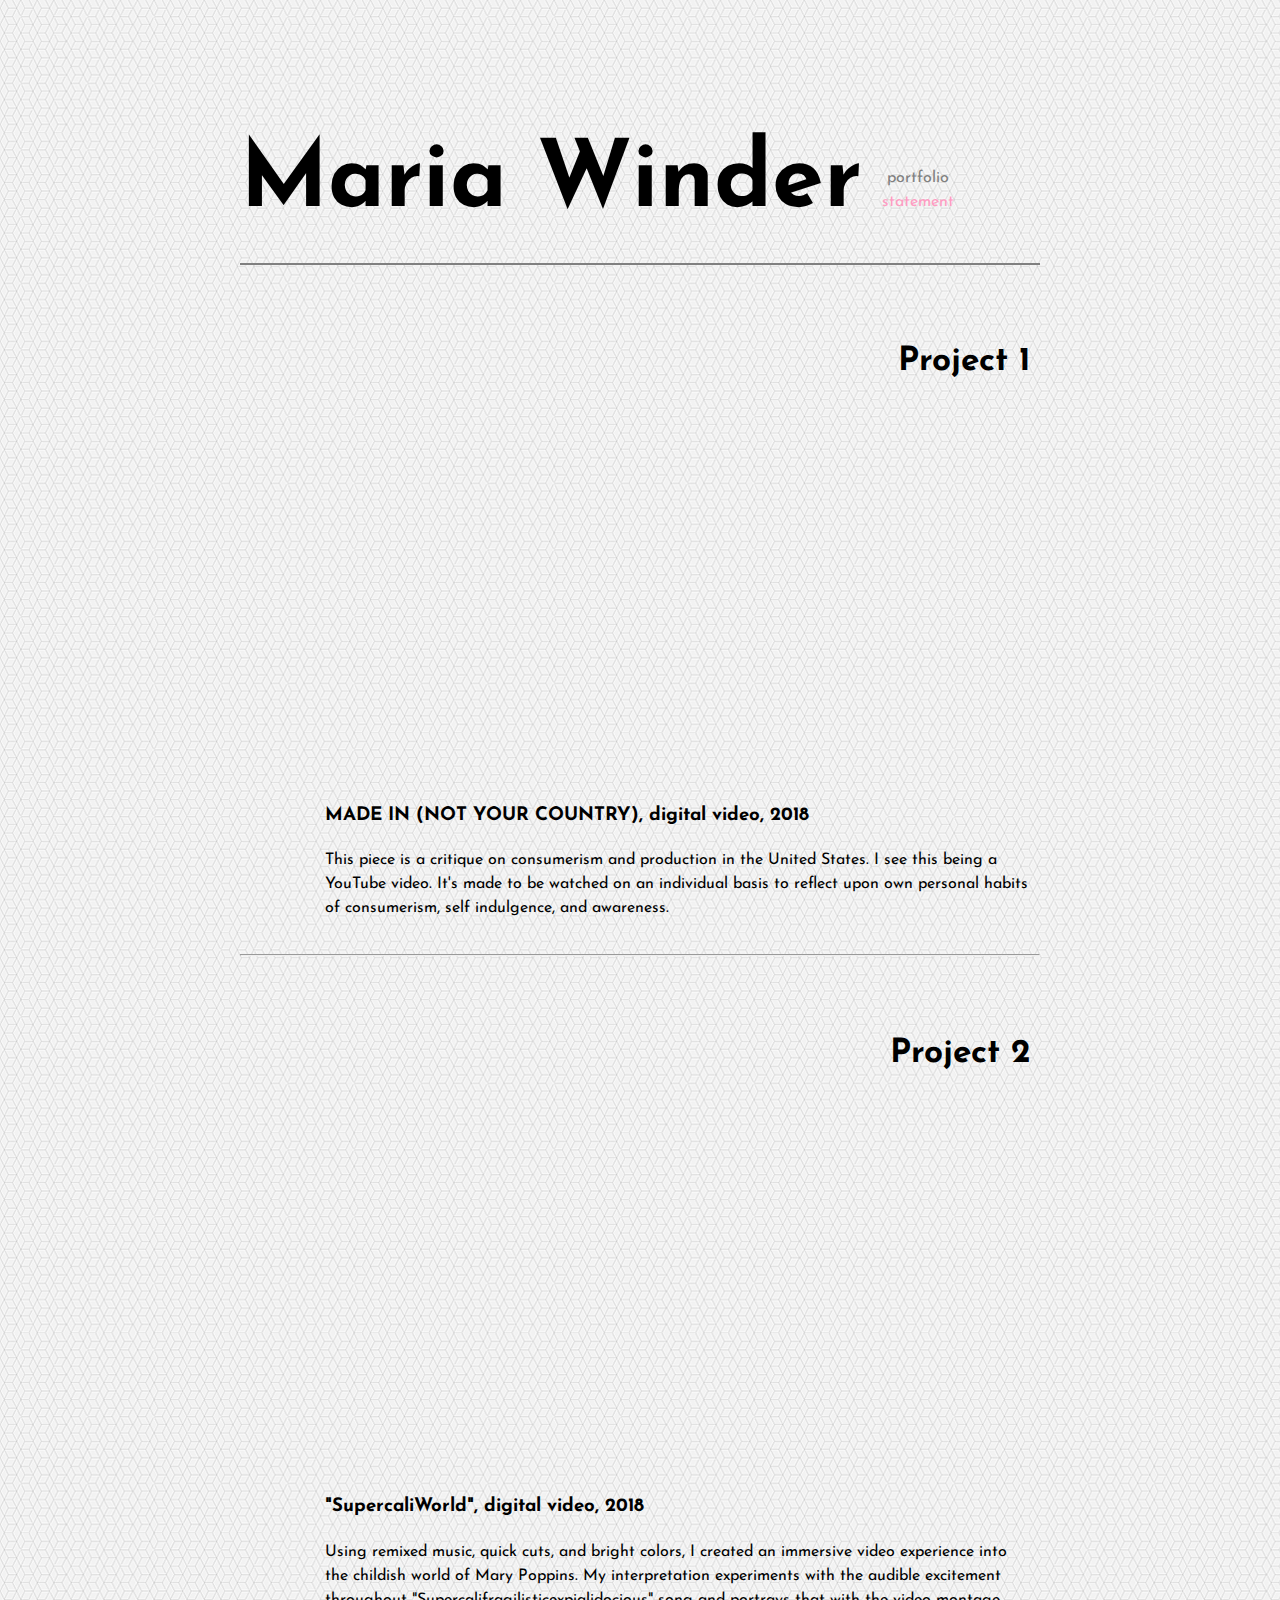
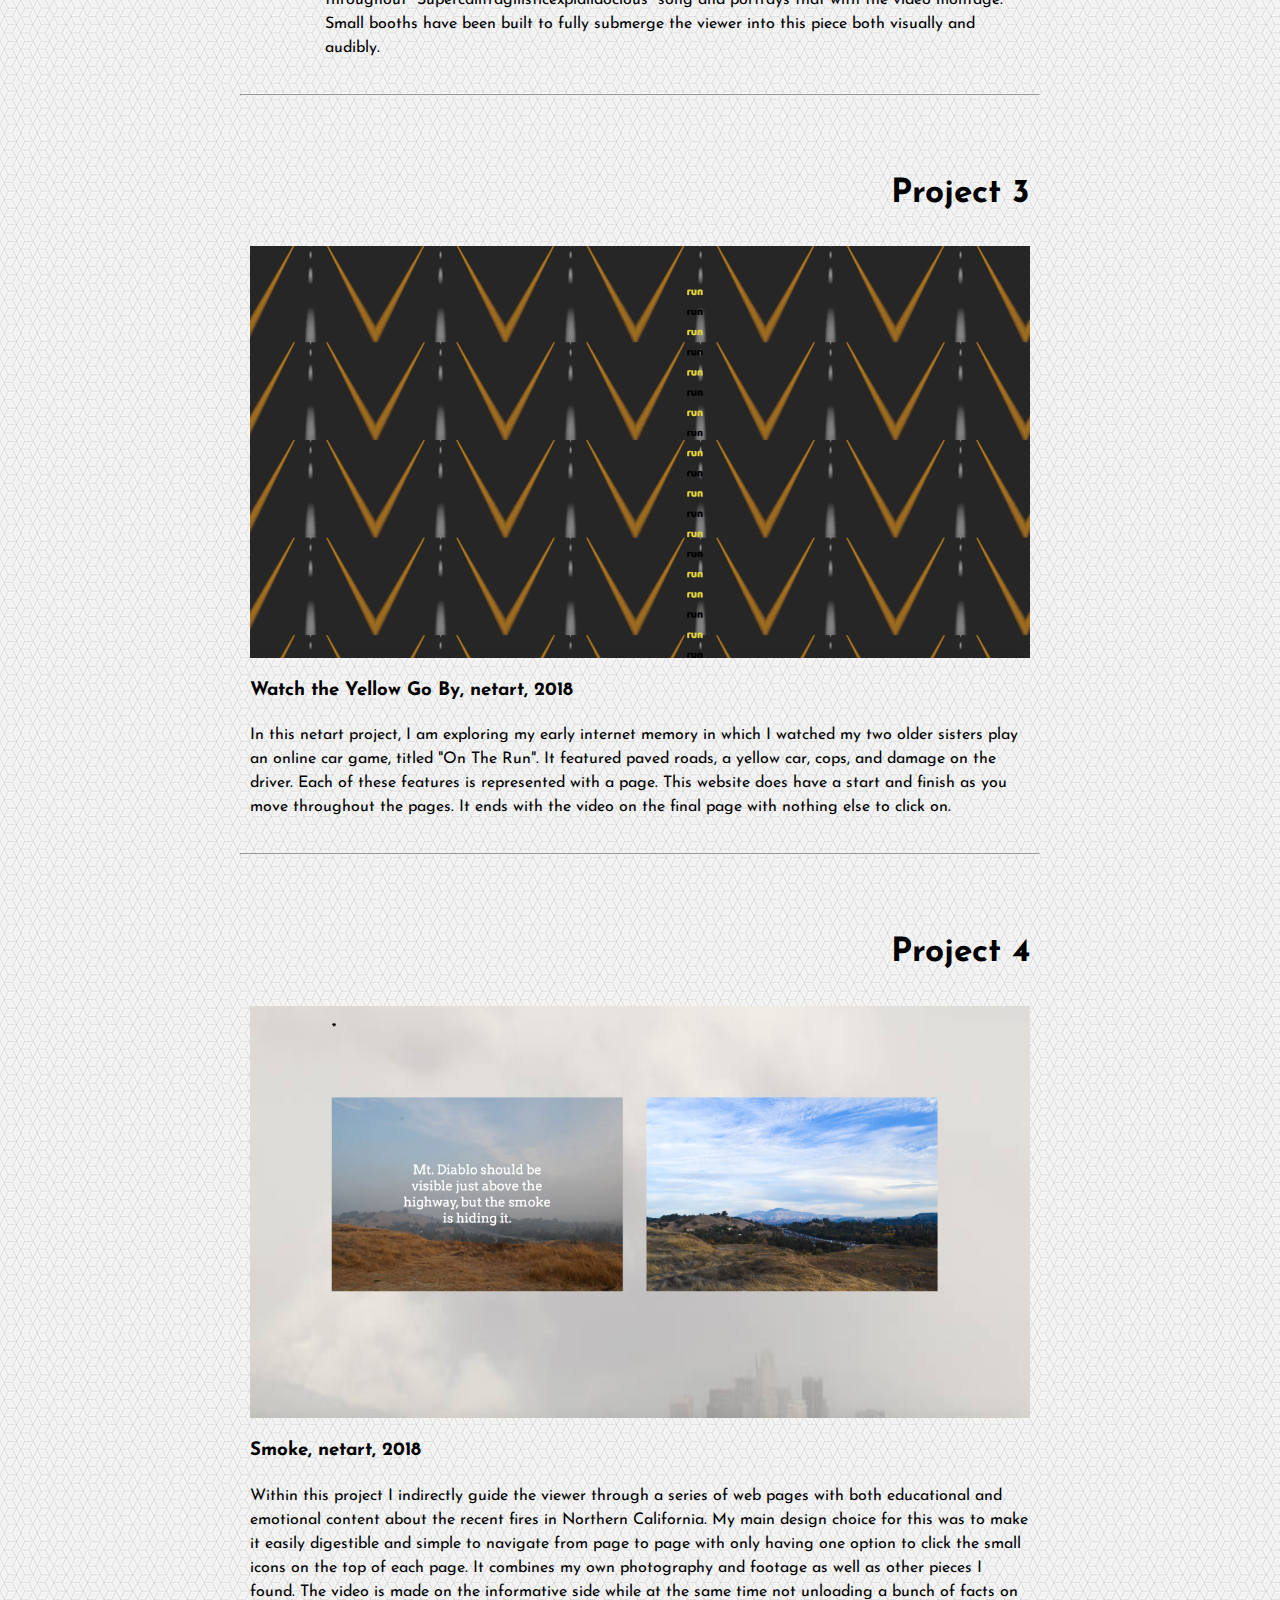
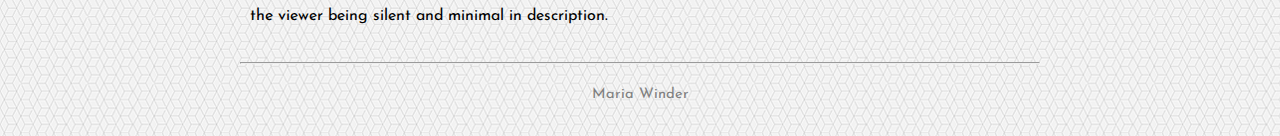
==== index.html @ 0a06e8f7 "added files" ====
<!DOCTYPE html>

<html>

<head>
  <meta charset="UTF-8">
  <title>Home | Maria Winder</title>
  <meta name="Author" content="Maria"/>
  <meta name="viewport" content="width=device-width, initial-scale=1">
  <link rel="stylesheet" type="text/css" href="main.css">
  <link href="https://fonts.googleapis.com/css?family=Josefin+Sans" rel="stylesheet">
</head>

<header>
        <h1 class="MariaWinder">Maria Winder</h1>
           <nav>
            <ul>
                <li><a class="home-lk on" href="index.html">portfolio</a></li>
                <li><a class="statement-lk" href="statement.html">statement</a></li>
                <!--<li><a class="portfolio-lk" href="portfolio.html">portfolio</a></li>-->
            </ul>
        </nav>
</header>

<body>
  <div class="portfolio-item">
    <h2>Project 1</h2>
    <iframe src="https://player.vimeo.com/video/289803688" width="640" height="360" frameborder="0" webkitallowfullscreen mozallowfullscreen allowfullscreen></iframe>
    <h3 class="iframe">MADE IN (NOT YOUR COUNTRY), digital video, 2018</h3>
    <p class="iframe">This piece is a critique on consumerism and production in the United States. I see this being a YouTube video. It's made to be watched on an individual basis to reflect upon own personal habits of consumerism, self indulgence, and awareness.</p>
    </div>

<hr>

    <div class="portfolio-item">
    <h2>Project 2</h2>
    <iframe src="https://player.vimeo.com/video/295317181" width="640" height="360" frameborder="0" webkitallowfullscreen mozallowfullscreen allowfullscreen></iframe>
    <h3 class="iframe">"SupercaliWorld", digital video, 2018</h3>
    <p class="iframe">Using remixed music, quick cuts, and bright colors, I created an immersive video experience into the childish world of Mary Poppins. My interpretation experiments with the audible excitement throughout "Supercalifragilisticexpialidocious" song and portrays that with the video montage. Small booths have been built to fully submerge the viewer into this piece both visually and audibly. </p>
    </div>

<hr>

   <div class="portfolio-item">
    <h2>Project 3</h2>
    <a href="https://mariawinder.github.io/netart/" target="_blank"><img src="images/run.png"></a>
    <h3>Watch the Yellow Go By, netart, 2018</h3>
    <p>In this netart project, I am exploring my early internet memory in which I watched my two older sisters play an online car game, titled "On The Run". It featured paved roads, a yellow car, cops, and damage on the driver. Each of these features is represented with a page. This website does have a start and finish as you move throughout the pages. It ends with the video on the final page with nothing else to click on.</p>

   </div>

<hr>

  <div class="portfolio-item">
    <h2>Project 4</h2>
    <a href="https://mariawinder.github.io/smoke/index.html" target="_blank"><img src="images/smoke.png"></a>
    <h3>Smoke, netart, 2018</h3>
    <p>Within this project I indirectly guide the viewer through a series of web pages with both educational and emotional content about the recent fires in Northern California. My main design choice for this was to make it easily digestible and simple to navigate from page to page with only having one option to click the small icons on the top of each page. It combines my own photography and footage as well as other pieces I found. The video is made on the informative side while at the same time not unloading a bunch of facts on the viewer being silent and minimal in description.</p>

  </div>

<hr>
<footer>Maria Winder</footer>

</body>

</html>
---- main.css ----
html{
  background-image:url(images/qbkls.png);
}

header{
    text-decoration: none;
    display: block;
}

.MariaWinder{
    margin-bottom: 0;
    font-size: 40pt;
    text-align: left;
}

nav{
    list-style:none;
    padding: 0;
}

ul{
    list-style-type: none;
}

li{
    text-align: center;
}


body {
  margin: 30px auto;
  max-width: 60%;
  font-family: 'Josefin Sans', sans-serif;
  line-height: 1.5;
  padding: 30px 20px;
  text-align: left;
}

h1 {
  padding: 20px 0px 10px 0px;
}

a {
  color: #FF9CC2;
  text-decoration:none;
}

img {
  display: block;
  margin: 0px auto;
  width: 100%;
}

.portfolio-item {
  margin-top: 35px;
  padding: 10px;
}

.on{
  color: gray;
}

iframe{
  max-width: 100%;
  margin-left: 75px;
}

.iframe{
  margin-left: 75px;
}

footer{
  margin-top: 20px;
  color: gray;
  text-align: center;
  font-size: 11pt;
}

@media screen and (min-width:700px){

     body{
         margin: auto;
         max-width: 800px;
     }
     header{
         text-align: left;
         margin-bottom: 30px;
         border-bottom: solid gray 2px;
     }
     .MariaWinder{
         font-size: 70pt;
         display: inline-block;
         margin-bottom: 0px;
     }
     nav{
         display: inline-block;
         text-align: left;
     }
     ul{
         padding-left: 0;
         margin-left: 15px;
     }

     h1{
       text-align: right;
     }

     h2{
       text-align: right;
       font-size: 25pt;
     }

     h4{
       margin-left: 200px;
     }

     .mw{
       margin-left: 300px;
     }
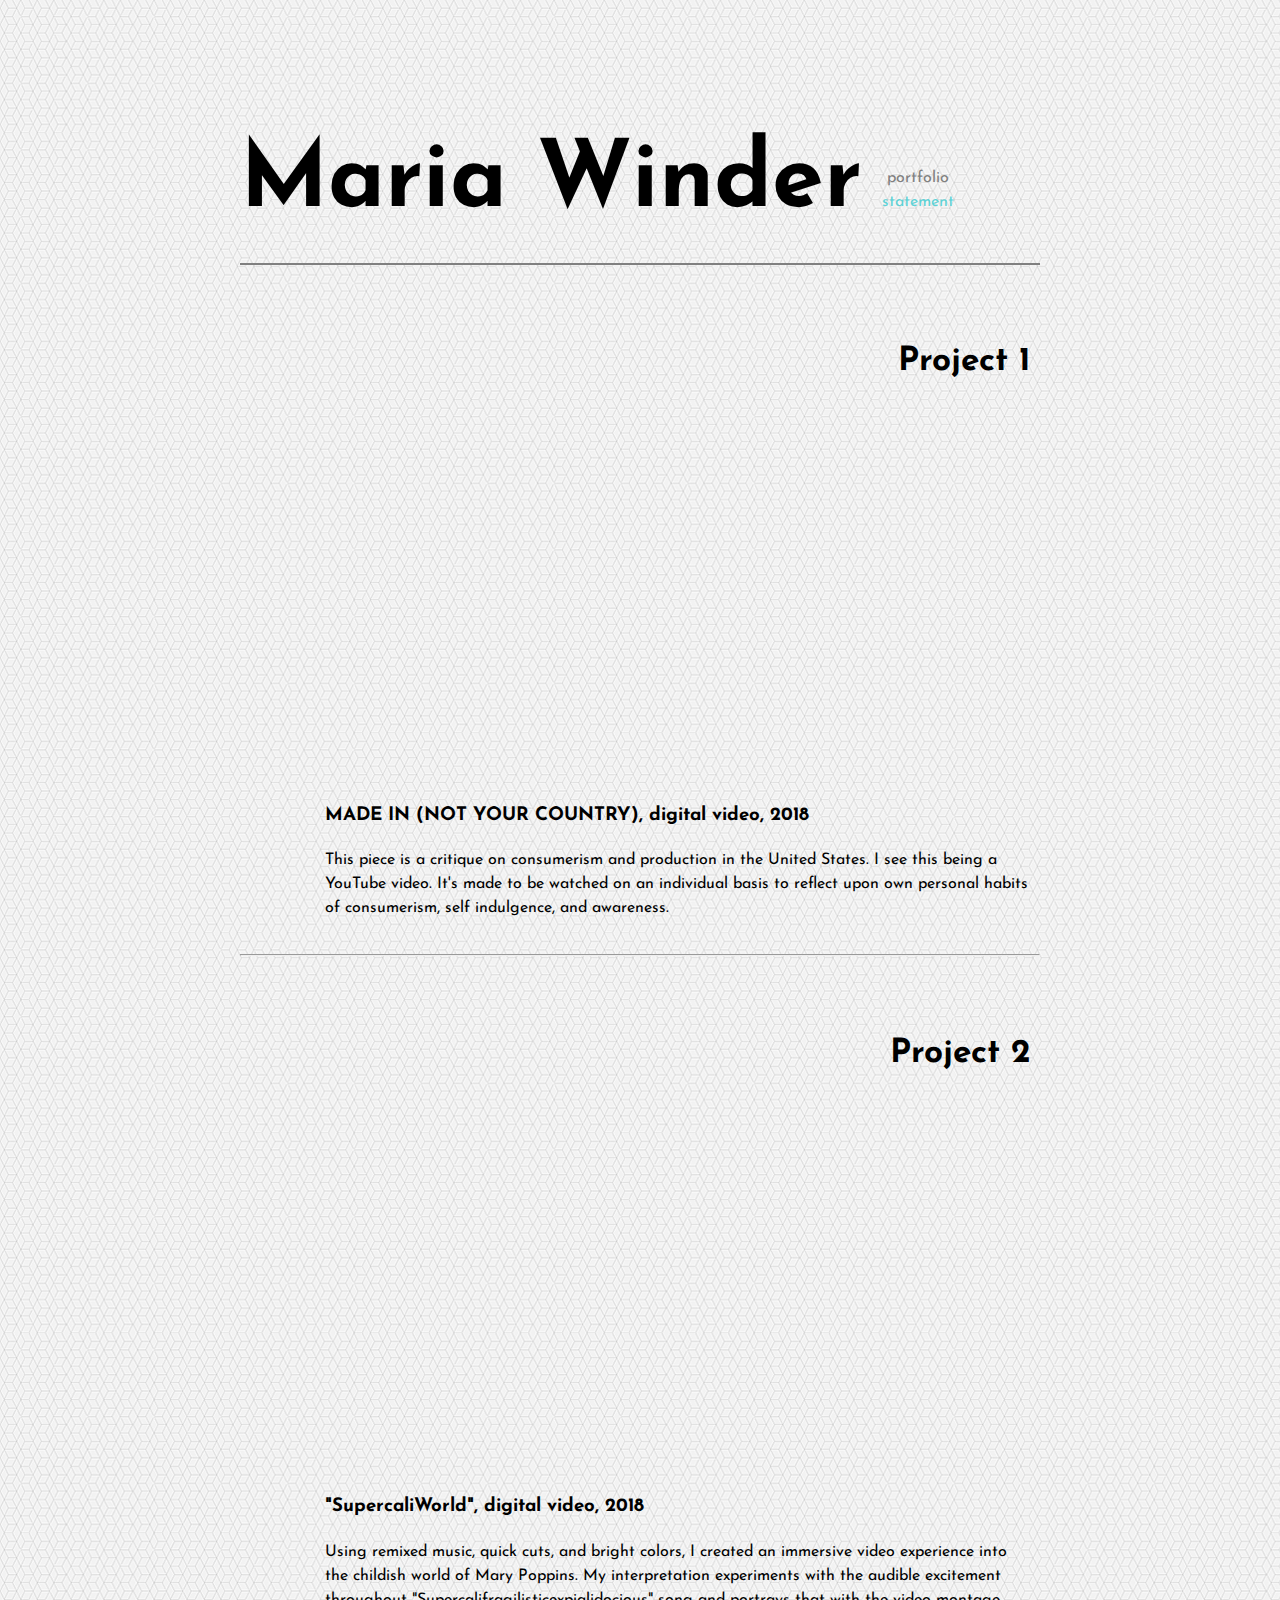
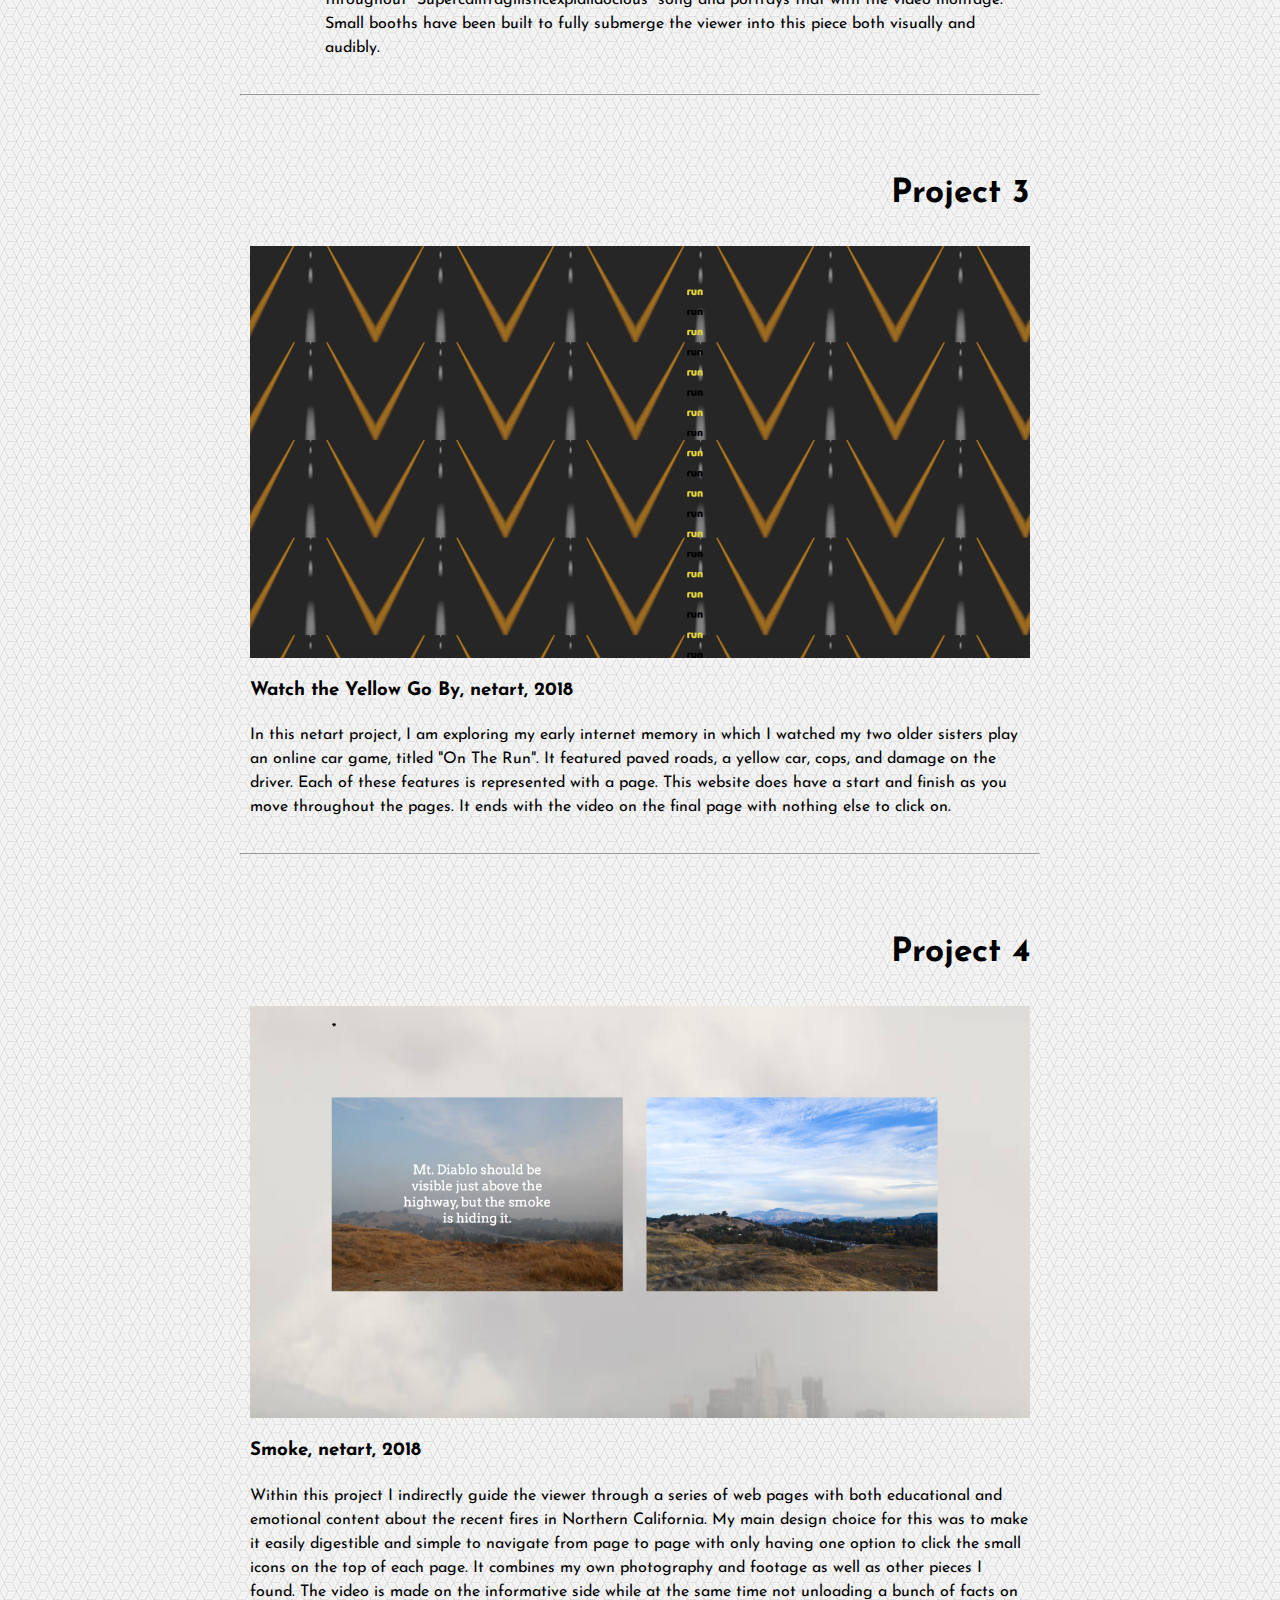
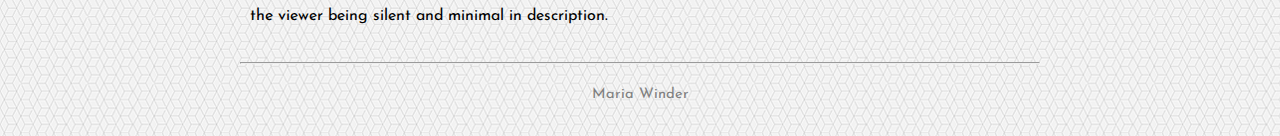
==== commit 4d97ccd6: "changed statement and color" ====
--- a/index.html
+++ b/index.html
@@ -17,7 +17,6 @@
             <ul>
                 <li><a class="home-lk on" href="index.html">portfolio</a></li>
                 <li><a class="statement-lk" href="statement.html">statement</a></li>
-                <!--<li><a class="portfolio-lk" href="portfolio.html">portfolio</a></li>-->
             </ul>
         </nav>
 </header>
--- a/main.css
+++ b/main.css
@@ -41,7 +41,7 @@
 }
 
 a {
-  color: #FF9CC2;
+  color: #5DD2D6;
   text-decoration:none;
 }
 
